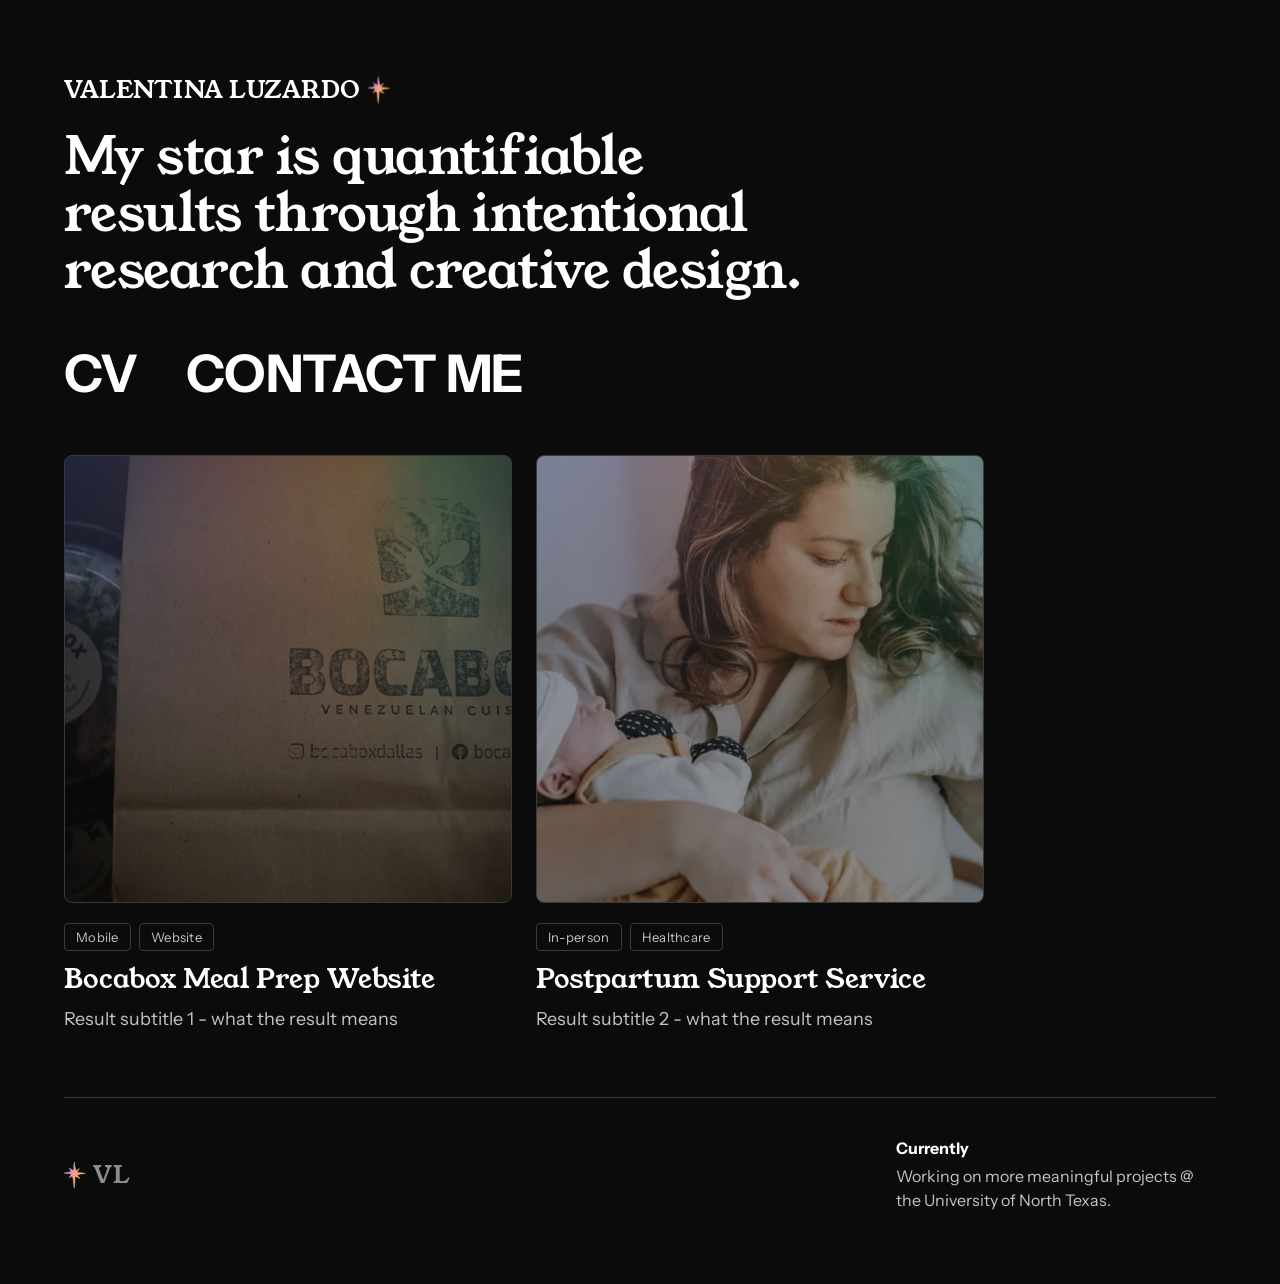
==== index.html @ d83ca787 "Footer: new description, gray Young Serif initials, vertically centered Co-Authored-By: Claude Sonne" ====
<!DOCTYPE html>
<html lang="en">
<head>
  <meta charset="UTF-8">
  <meta name="viewport" content="width=device-width, initial-scale=1.0">
  <title>Valentina Luzardo | UX Designer</title>
  <meta name="description" content="Portfolio of Valentina Luzardo, UX designer.">
  <script>
    // Plays the star animation on every page load, before the page first paints
    document.documentElement.classList.add('star-anim');
  </script>
  <link rel="preload" href="fonts/young-serif-latin-400-normal.woff2" as="font" type="font/woff2" crossorigin>
  <link rel="preload" href="fonts/instrument-sans-latin-700-normal.woff2" as="font" type="font/woff2" crossorigin>
  <link rel="stylesheet" href="styles.css">
</head>
<body>
  <a class="skip" href="#main">Skip to main content</a>


  <main id="main">
    <span id="top" tabindex="-1"></span>
    <section class="intro" aria-labelledby="h1">
      <h1 id="h1"><span class="name"><span class="name-text">Valentina Luzardo</span><svg class="star" viewBox="0 0 80.9 100" aria-hidden="true" focusable="false"><defs><linearGradient id="starGrad" x1="0" y1="0" x2="1" y2="1"><stop offset="0" stop-color="#778fe5"/><stop offset=".17" stop-color="#a499e8"/><stop offset=".34" stop-color="#d891b3"/><stop offset=".5" stop-color="#f8a482"/><stop offset=".67" stop-color="#fcb25b"/><stop offset=".84" stop-color="#61d493"/><stop offset="1" stop-color="#3fa397"/></linearGradient></defs><g class="dots"><circle class="dot d1" cx="40.45" cy="50" r="8" fill="url(#starGrad)"/><circle class="dot d2" cx="40.45" cy="50" r="8" fill="url(#starGrad)"/><circle class="dot d3" cx="40.45" cy="50" r="8" fill="url(#starGrad)"/></g><path class="star-grad" d="M39.4 0.0 L37.4 7.3 L36.4 15.4 L36.7 27.0 L35.9 29.7 L35.2 30.5 L33.3 30.5 L26.4 26.9 L22.6 23.8 L19.5 22.3 L19.7 23.3 L22.9 27.9 L24.5 31.6 L24.8 34.4 L23.8 35.7 L20.3 37.7 L16.2 38.9 L3.0 40.5 L0.0 41.6 L2.2 42.5 L6.7 43.2 L23.7 44.9 L25.9 46.0 L25.5 48.9 L20.2 58.6 L19.6 61.2 L21.1 60.6 L24.0 57.5 L27.6 55.3 L30.7 54.9 L32.1 56.6 L34.4 63.2 L35.4 70.0 L35.6 77.6 L36.9 90.7 L38.8 99.9 L39.3 99.4 L39.7 97.4 L39.8 88.4 L41.4 75.6 L41.6 58.1 L42.4 56.1 L43.0 55.6 L45.2 55.6 L60.7 62.1 L58.7 59.0 L50.9 51.8 L51.1 49.4 L54.6 48.0 L64.2 45.5 L76.0 44.4 L80.8 43.4 L80.5 43.0 L73.4 42.1 L68.9 41.0 L53.0 39.8 L50.6 39.0 L50.7 36.8 L57.1 27.1 L57.9 24.8 L57.1 24.5 L49.2 31.1 L48.0 31.7 L46.1 31.7 L45.7 31.4 L41.9 17.6 L40.5 8.2 L40.4 3.2Z" fill="url(#starGrad)" stroke="url(#starGrad)" stroke-width="1.5" stroke-linejoin="round"/></svg></span></h1>
      <p class="subtitle">My star is quantifiable results through intentional research and creative design.</p>
      <ul class="menu">
        <li><button class="menu-link" type="button" data-open="cv-dialog">CV<span class="arrow" aria-hidden="true"> →</span></button></li>
        <li><button class="menu-link" type="button" data-open="contact-dialog">CONTACT ME<span class="arrow" aria-hidden="true"> →</span></button></li>
        <li><a class="menu-link egg-link" href="playground.html">PLAYGROUND<span class="arrow" aria-hidden="true"> →</span></a></li>
      </ul>
    </section>

    <section class="projects" aria-label="Projects">
      <a class="project" href="#">
        <span class="sr-only">Project 1: </span>
        <div class="project-card" aria-hidden="true"><img src="images/project-1-bocabox-960.webp" srcset="images/project-1-bocabox-480.webp 480w, images/project-1-bocabox-960.webp 960w" sizes="(max-width: 760px) 100vw, 448px" width="960" height="960" alt="" decoding="async"></div>
        <ul class="tags" aria-label="Project keywords"><li>Mobile</li><li>Website</li></ul>
          <div class="result">Bocabox Meal Prep Website</div>
          <p class="result-sub">Result subtitle 1 - what the result means</p>
      </a>
      <a class="project" href="#">
        <span class="sr-only">Project 2: </span>
        <div class="project-card" aria-hidden="true"><img src="images/project-2-postpartum-960.webp" srcset="images/project-2-postpartum-480.webp 480w, images/project-2-postpartum-960.webp 960w" sizes="(max-width: 760px) 100vw, 448px" width="960" height="960" alt="" loading="lazy" decoding="async"></div>
        <ul class="tags" aria-label="Project keywords"><li>In-person</li><li>Healthcare</li></ul>
          <div class="result">Postpartum Support Service</div>
          <p class="result-sub">Result subtitle 2 - what the result means</p>
      </a>
    </section>

    <footer class="site-footer">
      <p class="footer-mark"><svg class="footer-star" viewBox="0 0 80.9 100" aria-hidden="true" focusable="false"><defs><linearGradient id="footStarGrad" x1="0" y1="0" x2="1" y2="1"><stop offset="0" stop-color="#778fe5"/><stop offset=".17" stop-color="#a499e8"/><stop offset=".34" stop-color="#d891b3"/><stop offset=".5" stop-color="#f8a482"/><stop offset=".67" stop-color="#fcb25b"/><stop offset=".84" stop-color="#61d493"/><stop offset="1" stop-color="#3fa397"/></linearGradient></defs><path  d="M39.4 0.0 L37.4 7.3 L36.4 15.4 L36.7 27.0 L35.9 29.7 L35.2 30.5 L33.3 30.5 L26.4 26.9 L22.6 23.8 L19.5 22.3 L19.7 23.3 L22.9 27.9 L24.5 31.6 L24.8 34.4 L23.8 35.7 L20.3 37.7 L16.2 38.9 L3.0 40.5 L0.0 41.6 L2.2 42.5 L6.7 43.2 L23.7 44.9 L25.9 46.0 L25.5 48.9 L20.2 58.6 L19.6 61.2 L21.1 60.6 L24.0 57.5 L27.6 55.3 L30.7 54.9 L32.1 56.6 L34.4 63.2 L35.4 70.0 L35.6 77.6 L36.9 90.7 L38.8 99.9 L39.3 99.4 L39.7 97.4 L39.8 88.4 L41.4 75.6 L41.6 58.1 L42.4 56.1 L43.0 55.6 L45.2 55.6 L60.7 62.1 L58.7 59.0 L50.9 51.8 L51.1 49.4 L54.6 48.0 L64.2 45.5 L76.0 44.4 L80.8 43.4 L80.5 43.0 L73.4 42.1 L68.9 41.0 L53.0 39.8 L50.6 39.0 L50.7 36.8 L57.1 27.1 L57.9 24.8 L57.1 24.5 L49.2 31.1 L48.0 31.7 L46.1 31.7 L45.7 31.4 L41.9 17.6 L40.5 8.2 L40.4 3.2Z" fill="url(#footStarGrad)" stroke="url(#footStarGrad)" stroke-width="1.5" stroke-linejoin="round"/></svg><span>VL</span></p>
      <div class="footer-note">
        <h2>Currently</h2>
        <p>Working on more meaningful projects @ the University of North Texas.</p>
      </div>
    </footer>

  </main>

  <!-- Back to top: small arrow, bottom right; appears after scrolling down -->
  <button class="to-top-btn" id="to-top-btn" type="button" aria-label="Back to top">
    <svg viewBox="0 0 24 24" fill="none" stroke="currentColor" stroke-width="1.5" stroke-linecap="round" stroke-linejoin="round" aria-hidden="true" focusable="false"><path d="M12 21V4M5.5 10.5 12 4l6.5 6.5"/></svg>
  </button>

  <!-- Contact pop-up -->
  <dialog id="contact-dialog" aria-labelledby="contact-title">
    <div class="dialog-head">
      <h2 id="contact-title">Ready to connect.</h2>
      <button class="btn" type="button" data-close>Back</button>
    </div>
    <ul class="contact-list">
      <li>
        <a href="mailto:valentinaluzardoprieto@gmail.com">
          <svg class="icon" viewBox="0 0 24 24" fill="none" stroke="currentColor" stroke-width="1.8" stroke-linecap="round" stroke-linejoin="round" aria-hidden="true"><rect x="3" y="5" width="18" height="14" rx="2"/><path d="m3 7 9 6 9-6"/></svg>
          <span class="row-text"><span class="label">Email</span><span class="value">valentinaluzardoprieto@<wbr>gmail.com</span></span>
        </a>
      </li>
      <li>
        <a href="https://www.linkedin.com/in/valentinaluzardo/" target="_blank" rel="noopener">
          <svg class="icon" viewBox="0 0 24 24" fill="none" stroke="currentColor" stroke-width="1.8" stroke-linecap="round" stroke-linejoin="round" aria-hidden="true"><circle cx="12" cy="8" r="4"/><path d="M4 21c0-4.4 3.6-7 8-7s8 2.6 8 7"/></svg>
          <span class="row-text"><span class="label">LinkedIn</span><span class="value">linkedin.com/in/<wbr>valentinaluzardo</span></span>
        </a>
      </li>
    </ul>
  </dialog>

  <!-- CV pop-up -->
  <dialog id="cv-dialog" aria-label="CV">
    <div class="dialog-head end">
      <button class="btn" type="button" data-close>Back</button>
    </div>
    <div class="cv-preview" role="img" aria-label="Preview of Valentina Luzardo's CV">
      <div class="line title"></div><div class="line short"></div>
      <div class="line"></div><div class="line mid"></div><div class="line"></div>
      <div class="line short"></div><div class="line"></div><div class="line mid"></div>
      <div class="line"></div><div class="line short"></div><div class="line"></div>
    </div>
    <p class="cv-note">Preview of Valentina Luzardo's CV.</p>
    <a class="menu-link" href="cv.pdf" download>DOWNLOAD CV<span class="arrow show" aria-hidden="true"><svg class="thin-arrow" viewBox="0 0 24 24" fill="none" stroke="currentColor" stroke-width="1.5" stroke-linecap="round" stroke-linejoin="round" focusable="false"><path d="M12 3v17M5.5 13.5 12 20l6.5-6.5"/></svg></span></a>
  </dialog>

  <script>
    // Opens a pop-up and adds a browser "history" step, so the
    // browser's own back arrow closes the pop-up smoothly instead of leaving the site.
    const dialogs = document.querySelectorAll('dialog');
    let lastTrigger = null;

    function openDialog(id, trigger) {
      const d = document.getElementById(id);
      if (!d || d.open) return;
      lastTrigger = trigger || lastTrigger;
      d.showModal();
      history.pushState({ dialog: id }, '');
    }
    function closeAll() {
      dialogs.forEach(d => d.open && d.close());
      if (lastTrigger) lastTrigger.focus();
    }

    document.querySelectorAll('[data-open]').forEach(b =>
      b.addEventListener('click', () => openDialog(b.dataset.open, b)));

    document.querySelectorAll('[data-close]').forEach(b =>
      b.addEventListener('click', () => {
        if (history.state && history.state.dialog) history.back(); else closeAll();
      }));

    // Browser back arrow closes the pop-up
    window.addEventListener('popstate', closeAll);

    // Esc key or clicking the dark area also closes it
    dialogs.forEach(d => {
      d.addEventListener('cancel', e => {
        e.preventDefault();
        if (history.state && history.state.dialog) history.back(); else closeAll();
      });
      d.addEventListener('click', e => {
        if (e.target === d) { if (history.state && history.state.dialog) history.back(); else closeAll(); }
      });
    });

    // Back to top arrow: shows after scrolling down; jumps to the top and moves keyboard focus there.
    (function () {
      const btn = document.getElementById('to-top-btn');
      const top = document.getElementById('top');
      if (!btn) return;
      const update = () => btn.classList.toggle('visible', window.scrollY > 120);
      window.addEventListener('scroll', update, { passive: true });
      update();
      btn.addEventListener('click', () => {
        const calm = window.matchMedia('(prefers-reduced-motion: reduce)').matches;
        window.scrollTo({ top: 0, behavior: calm ? 'auto' : 'smooth' });
        if (top) top.focus({ preventScroll: true });
      });
    })();

    // Playground easter egg.
    // Desktop: appears when the mouse touches its spot (1.5 s fade-in, 0.5 s visible, 1 s fade-out).
    // Phones (no hover): appears by itself every 20 s (1.5 s fade-in, 3 s visible, 1 s fade-out).
    // Keyboard focus keeps it visible while selected.
    (function () {
      const egg = document.querySelector('.egg-link');
      if (!egg) return;
      const noHover = window.matchMedia('(hover: none), (max-width: 760px)');
      let timer;
      const show = (holdMs) => { egg.classList.add('shown'); clearTimeout(timer); timer = setTimeout(hide, 1500 + holdMs); };
      const hide = () => { clearTimeout(timer); egg.classList.remove('shown'); };
      egg.addEventListener('mouseenter', () => show(500));
      egg.addEventListener('focus', () => { egg.classList.add('shown'); clearTimeout(timer); });
      egg.addEventListener('blur', hide);
      setInterval(() => {
        if (noHover.matches && !document.hidden && document.activeElement !== egg) show(3000);
      }, 20000);
    })();
  </script>
</body>
</html>
---- styles.css ----
/* ---------- Brand typefaces (free, open license; files are stored in the /fonts folder) ---------- */
@font-face {
  font-family: "Young Serif"; font-style: normal; font-weight: 400; font-display: swap;
  src: url("fonts/young-serif-latin-400-normal.woff2") format("woff2");
}
@font-face {
  font-family: "Instrument Sans"; font-style: normal; font-weight: 400; font-display: swap;
  src: url("fonts/instrument-sans-latin-400-normal.woff2") format("woff2");
}
@font-face {
  font-family: "Instrument Sans"; font-style: normal; font-weight: 700; font-display: swap;
  src: url("fonts/instrument-sans-latin-700-normal.woff2") format("woff2");
}

:root {
  --bg: #0b0b0b;
  --panel: #161616;
  --text: #ffffff;
  --muted: #c4c4c4;      /* readable gray on black */
  --line: #3a3a3a;
  --focus: #ffd84d;      /* bright outline for keyboard users */
  --fade: 250ms;
  --font-serif: "Young Serif", Georgia, "Times New Roman", serif;
  --font-sans: "Instrument Sans", system-ui, -apple-system, "Segoe UI", Roboto, Arial, sans-serif;
}
* { box-sizing: border-box; }
html { scroll-behavior: smooth; }
body {
  margin: 0; background: var(--bg); color: var(--text);
  font-family: system-ui, -apple-system, "Segoe UI", Roboto, Arial, sans-serif;
  line-height: 1.5; font-size: 1.125rem;
}
a, button { color: inherit; font: inherit; }
:focus-visible { outline: 3px solid var(--focus); outline-offset: 3px; }

.skip {
  position: absolute; left: 1rem; top: -4rem; background: var(--focus);
  color: #000; padding: .75rem 1rem; z-index: 50; font-weight: 600;
}
.skip:focus { top: 1rem; }

.btn {
  min-height: 44px; min-width: 44px; padding: .5rem 1.25rem;
  background: transparent; border: 2px solid var(--text); border-radius: 999px;
  cursor: pointer; text-decoration: none; display: inline-flex; align-items: center; justify-content: center;
  transition: background var(--fade), color var(--fade);
}
.btn:hover { background: var(--text); color: #000; }
.btn.solid { background: var(--text); color: #000; font-weight: 600; }
.btn.solid:hover { background: var(--muted); }

/* ---------- Intro ---------- */
main { padding: 0 clamp(1.25rem, 5vw, 4rem); }
.intro { display: flex; flex-direction: column; justify-content: flex-start; padding: 4.5rem 0 3rem; }
h1 { font-family: var(--font-serif); font-size: clamp(1.25rem, 2.2vw, 1.5rem); font-weight: 400; margin: 0 0 1.25rem; letter-spacing: .01em; }
.subtitle { font-family: var(--font-serif); font-size: clamp(1.75rem, 4.2vw, 3.25rem); font-weight: 400; line-height: 1.1; letter-spacing: -.01em; max-width: 24ch; margin: 0 0 2.5rem; }
.menu { display: flex; gap: .5rem 3rem; flex-wrap: wrap; padding: 0; margin: 0; list-style: none; }
.menu-link {
  background: none; border: 0; padding: .25rem 0; min-height: 44px; cursor: pointer;
  display: inline-block; text-decoration-line: underline; line-height: 1.15; font-family: var(--font-sans);
  font-size: clamp(1.75rem, 4.2vw, 3.25rem); font-weight: 700; letter-spacing: -.01em;
  text-decoration-color: transparent; text-decoration-thickness: 1px; text-underline-offset: .2em;
  transition: text-decoration-color var(--fade);
}
.menu-link:hover { text-decoration-color: currentColor; }
.arrow { display: none; }

/* ---------- Projects ---------- */
.projects { display: grid; grid-template-columns: repeat(2, minmax(0, 28rem)); gap: 2.5rem 1.5rem; padding-bottom: 4rem; }
.project { display: flex; flex-direction: column; gap: 0.75rem; text-decoration: none; }
.project-card {
  position: relative; overflow: hidden; aspect-ratio: 1 / 1;
  background: var(--panel); border: 1px solid var(--line); border-radius: 8px;
  transition: border-color var(--fade);
}
.project-card img { position: absolute; inset: 0; width: 100%; height: 100%; object-fit: cover; display: block; opacity: .55; transition: opacity var(--fade); }
.project:hover .project-card img, .project:focus-visible .project-card img { opacity: 1; }
.project:hover .project-card { border-color: var(--text); }
.project-card::before {
  content: ""; position: absolute; z-index: 1; top: 0; left: 0; right: 0; height: 75%; pointer-events: none;
  background: linear-gradient(90deg, #778fe5, #a499e8, #d891b3, #f8a482, #fcb25b, #61d493, #3fa397);
  opacity: .22;
  -webkit-mask-image: linear-gradient(180deg, #000 0%, transparent 100%);
  mask-image: linear-gradient(180deg, #000 0%, transparent 100%);
}
.sr-only { position: absolute; width: 1px; height: 1px; margin: -1px; padding: 0; overflow: hidden; clip: rect(0, 0, 0, 0); white-space: nowrap; border: 0; }
.tags { list-style: none; margin: 0.5rem 0 0; padding: 0; display: flex; flex-wrap: wrap; gap: 0.5rem; }
.tags li { font-family: var(--font-sans); font-weight: 400; font-size: 0.8125rem; line-height: 1; letter-spacing: 0.02em; color: var(--muted); padding: 0.4rem 0.7rem; border: 1px solid var(--line); border-radius: 4px; }
.result-sub { margin: 0; font-family: var(--font-sans); font-weight: 400; font-size: clamp(1rem, 1.5vw, 1.125rem); line-height: 1.4; color: var(--muted); }
.result { font-family: var(--font-serif); font-size: clamp(1.5rem, 2.1vw, 1.9rem); font-weight: 400; line-height: 1.2; text-align: left; }


/* ---------- Pop-ups ---------- */
dialog {
  width: min(92vw, 40rem); max-height: 90vh; overflow: auto;
  background: var(--panel); color: var(--text);
  border: 1px solid var(--line); border-radius: 24px; padding: 1.75rem;
  opacity: 0; transform: translateY(8px);
  transition: opacity var(--fade), transform var(--fade), overlay var(--fade) allow-discrete, display var(--fade) allow-discrete;
}
dialog[open] { opacity: 1; transform: none; }
@starting-style { dialog[open] { opacity: 0; transform: translateY(8px); } }
dialog::backdrop { background: rgba(0,0,0,.75); }
.dialog-head { display: flex; justify-content: space-between; align-items: center; margin-bottom: 1.25rem; }
.dialog-head.end { justify-content: flex-end; }
.dialog-head h2 { margin: 0; font-size: clamp(1.75rem, 5vw, 2.25rem); }

.contact-list { list-style: none; margin: 0; padding: 0; }
.contact-list li { border-top: 1px solid var(--line); }
.contact-list a {
  display: flex; gap: 1rem; padding: 1.25rem 0; min-height: 72px;
  text-decoration: none; align-items: center;
}
.contact-list a:hover .value { text-decoration: underline; text-decoration-thickness: 1px; text-underline-offset: .2em; }
.contact-list .icon { flex: none; width: 2rem; height: 2rem; }
.contact-list .row-text { display: flex; flex-direction: column; min-width: 0; }
.contact-list .label { color: var(--muted); font-size: 1.125rem; font-weight: 600; }
.contact-list .value { font-size: clamp(1.35rem, 5vw, 1.75rem); font-weight: 700; line-height: 1.25; }

.cv-preview {
  background: #fff; color: #111; border-radius: 8px; padding: 1.5rem; margin-bottom: 1.25rem;
  aspect-ratio: 8.5 / 11; max-height: 50vh; overflow: hidden;
}
.cv-preview .line { height: .6rem; background: #d0d0d0; border-radius: 3px; margin: .6rem 0; }
.cv-preview .line.short { width: 40%; }
.cv-preview .line.mid { width: 70%; }
.cv-preview .line.title { height: 1.2rem; width: 55%; background: #333; }
.cv-note { color: var(--muted); font-size: 1rem; margin: 0 0 1.25rem; }

/* ---------- Phone layout ---------- */
@media (max-width: 760px) {
  .projects { grid-template-columns: minmax(0, 28rem); }
  .menu { flex-direction: column; gap: .25rem; }
  .menu-link { min-height: 56px; padding: .5rem 0; font-size: clamp(1.625rem, 7.5vw, 2.125rem); }
  .arrow { display: inline; }
  .project-card { aspect-ratio: 1 / 1; }
  .result { font-size: min(6.15vw, 2.25rem); }
  .intro { padding: 3.25rem 0 1.5rem; }
  .subtitle { font-size: clamp(1.5rem, 7vw, 2rem); margin-bottom: 1.5rem; }
  h1 { margin-bottom: 1rem; }
}

/* ---------- Respect reduced-motion settings ---------- */
@media (prefers-reduced-motion: reduce) {
  html { scroll-behavior: auto; }
  * { transition: none !important; animation: none !important; }
}

/* ---------- Page-to-page fade (also used by the browser's back arrow) ---------- */
@view-transition { navigation: auto; }
::view-transition-old(root) { animation: fade-out var(--fade) ease both; }
::view-transition-new(root) { animation: fade-in var(--fade) ease both; }
@keyframes fade-out { to { opacity: 0; } }
@keyframes fade-in { from { opacity: 0; } }
@media (prefers-reduced-motion: reduce) {
  ::view-transition-group(*), ::view-transition-old(*), ::view-transition-new(*) { animation: none !important; }
}

/* ---------- Playground page ---------- */
.page-top { padding: 1.25rem clamp(1.25rem, 5vw, 4rem) 0; }
.page-head { padding: 3rem 0 2rem; }
.page-head h1 { font-family: inherit; font-weight: 700; font-size: clamp(2.25rem, 6.5vw, 5rem); line-height: 1.1; letter-spacing: -.01em; margin: 0 0 1rem; }
.page-head p { font-size: clamp(1.125rem, 2.2vw, 1.5rem); color: var(--muted); max-width: 40ch; margin: 0; }
.playground-grid { display: grid; grid-template-columns: repeat(3, 1fr); gap: 1.5rem; padding: 0 0 4rem; list-style: none; margin: 0; }
.tile {
  display: flex; flex-direction: column; justify-content: flex-end; gap: .5rem; min-height: 16rem;
  background: var(--panel); border: 1px solid var(--line); border-radius: 20px; padding: 1.5rem;
}
.tile h2 { margin: 0; font-size: 1.5rem; }
.tile p { margin: 0; color: var(--muted); }
@media (max-width: 760px) { .playground-grid { grid-template-columns: 1fr; } .tile { min-height: 12rem; } }

/* ---------- Playground easter egg ---------- */
.menu { align-items: center; }
.menu-link.egg-link {
  color: transparent; text-decoration: none;
  background-image: linear-gradient(90deg,
    #778fe5 0%, #a499e8 8%, #d891b3 16%, #f8a482 24%, #fcb25b 32%, #61d493 40%, #3fa397 48%,
    #778fe5 50%, #778fe5 100%);
  background-size: 200% 100%; background-position: 100% 50%;
  -webkit-background-clip: text; background-clip: text;
  opacity: 0; filter: blur(8px);
  transition: opacity 1s ease, filter 1s ease, background-position 1s ease;
}
.menu-link.egg-link.shown {
  opacity: 1; filter: none; background-position: 0% 50%;
  transition: opacity 1.5s ease-out, filter 1.5s ease-out, background-position 1.5s ease-out;
}
.menu-link.egg-link:focus-visible { opacity: 1; filter: none; background-position: 0% 50%; }
.menu-link.egg-link .arrow { display: none; }
.arrow.show { display: inline; }

/* Phones keep the same small size */
@media (hover: none), (max-width: 760px) {
  .menu-link.egg-link { font-size: 1.17rem; min-height: 44px; letter-spacing: 0; }
}
@media (max-width: 760px) {
  .menu { align-items: flex-start; }
}

/* ---------- Name + star ---------- */
.name { position: relative; display: inline-block; }
.name-text { display: inline-block; text-transform: uppercase; }
.star { position: absolute; top: 50%; left: calc(100% + .35em); width: .89em; height: 1.1em; transform: translateY(-50%); overflow: visible; }
.thin-arrow { width: .8em; height: .8em; margin-left: .25em; vertical-align: -.05em; }

/* On every load.
   Name: comes into focus and fades in with the gradient gliding through the letters (the same
   effect as the Playground link), then settles to plain white.
   Star: three dots pop in beside the name, spin in toward each other, merge, and burst into the star. */
.dot { opacity: 0; transform-box: fill-box; transform-origin: center; }
.dots { transform-origin: 40.45px 50px; }
.star-grad { transform-box: fill-box; transform-origin: center; }

html.star-anim .name-text {
  color: transparent;
  background-image: linear-gradient(90deg, #ffffff 0.0%, #ffffff 34.0%, #f5f7fd 35.3%, #dce2f8 36.7%, #bbc7f2 38.0%, #9aacec 39.3%, #8197e7 40.7%, #778fe5 42.0%, #a499e8 44.7%, #d891b3 47.3%, #f8a482 50.0%, #fcb25b 52.7%, #61d493 55.3%, #3fa397 58.0%, #4daa9f 59.3%, #71bbb2 60.7%, #9fd1cb 62.0%, #cde7e4 63.3%, #f1f8f7 64.7%, #ffffff 66.0%, #ffffff 100.0%);
  background-size: 300% 100%; background-position: 0% 0;
  -webkit-background-clip: text; background-clip: text;
  animation: name-in 1.5s ease-out both;
}
@keyframes name-in {
  from { opacity: 0; filter: blur(8px); background-position: 100% 0; }
  to { opacity: 1; filter: blur(0); background-position: 0% 0; }
}

html.star-anim .dots { animation: dots-spin .85s ease-in-out .35s both; }
html.star-anim .d1 { animation: dot-1 .85s ease-in-out .35s both; }
html.star-anim .d2 { animation: dot-2 .85s ease-in-out .35s both; }
html.star-anim .d3 { animation: dot-3 .85s ease-in-out .35s both; }
@keyframes dots-spin { 0%, 41% { transform: rotate(0deg); } 88%, 100% { transform: rotate(-150deg); } }
@keyframes dot-1 {
  0% { transform: translate(0px, -24px) scale(0); opacity: 0; }
  14% { transform: translate(0px, -24px) scale(1.2); opacity: 1; }
  23.5%, 41% { transform: translate(0px, -24px) scale(1); opacity: 1; }
  88% { transform: translate(0px, -5px) scale(1); opacity: 1; }
  100% { transform: translate(0px, -3px) scale(.5); opacity: 0; }
}
@keyframes dot-2 {
  0% { transform: translate(-20.8px, 12px) scale(0); opacity: 0; }
  14% { transform: translate(-20.8px, 12px) scale(1.2); opacity: 1; }
  23.5%, 41% { transform: translate(-20.8px, 12px) scale(1); opacity: 1; }
  88% { transform: translate(-4.3px, 2.5px) scale(1); opacity: 1; }
  100% { transform: translate(-2.6px, 1.5px) scale(.5); opacity: 0; }
}
@keyframes dot-3 {
  0% { transform: translate(20.8px, 12px) scale(0); opacity: 0; }
  14% { transform: translate(20.8px, 12px) scale(1.2); opacity: 1; }
  23.5%, 41% { transform: translate(20.8px, 12px) scale(1); opacity: 1; }
  88% { transform: translate(4.3px, 2.5px) scale(1); opacity: 1; }
  100% { transform: translate(2.6px, 1.5px) scale(.5); opacity: 0; }
}

html.star-anim .star-grad { animation: star-pop .45s cubic-bezier(.2, .8, .2, 1) 1.05s both; }
html.star-anim .star { animation: star-shimmer .7s ease-out 1.05s both; }
@keyframes star-pop {
  0% { opacity: 0; transform: scale(.3) rotate(-20deg); }
  45% { opacity: 1; transform: scale(1.2) rotate(6deg); }
  100% { opacity: 1; transform: scale(1) rotate(0deg); }
}
@keyframes star-shimmer {
  0% { filter: drop-shadow(0 0 0 rgba(255, 255, 255, 0)); }
  35% { filter: drop-shadow(0 0 7px rgba(255, 255, 255, .85)) brightness(1.5); }
  100% { filter: drop-shadow(0 0 0 rgba(255, 255, 255, 0)); }
}

/* ---------- Back to top arrow ---------- */
#top:focus { outline: none; }
.to-top-btn {
  position: fixed; z-index: 20;
  right: max(16px, env(safe-area-inset-right, 0px)); bottom: max(16px, env(safe-area-inset-bottom, 0px));
  width: 48px; height: 48px; padding: 0; display: grid; place-items: center;
  background: var(--bg); color: var(--text); border: 1.5px solid var(--text); border-radius: 50%; cursor: pointer;
  opacity: 0; visibility: hidden; transform: translateY(8px);
  transition: opacity var(--fade), transform var(--fade), visibility 0s linear var(--fade), background var(--fade), color var(--fade);
}
.to-top-btn.visible { opacity: 1; visibility: visible; transform: none; transition-delay: 0s; }
.to-top-btn:hover { background: var(--text); color: #000; }
.to-top-btn svg { width: 22px; height: 22px; }

/* ---------- Footer ---------- */
.site-footer { display: flex; justify-content: space-between; align-items: center; gap: 2rem; border-top: 1px solid var(--line); padding: 2.5rem 0 4.5rem; }
.footer-mark { margin: 0; display: flex; align-items: center; gap: .5rem; font-family: var(--font-serif); font-weight: 400; font-size: 1.5rem; line-height: 1; letter-spacing: .02em; color: #8c8c8c; }
.footer-star { width: .89em; height: 1.1em; overflow: visible; flex: none; }
.footer-note { max-width: 20rem; font-family: var(--font-sans); font-weight: 400; font-size: 1rem; line-height: 1.5; color: var(--muted); }
.footer-note h2 { margin: 0 0 .35rem; font-family: var(--font-sans); font-weight: 700; font-size: 1rem; line-height: 1.3; color: var(--text); }
.footer-note p { margin: 0; }
@media (max-width: 760px) {
  .site-footer { gap: 1.25rem; padding: 2rem 0 5rem; }
  .footer-mark { font-size: 1.25rem; }
  .footer-note { max-width: 14rem; }
}
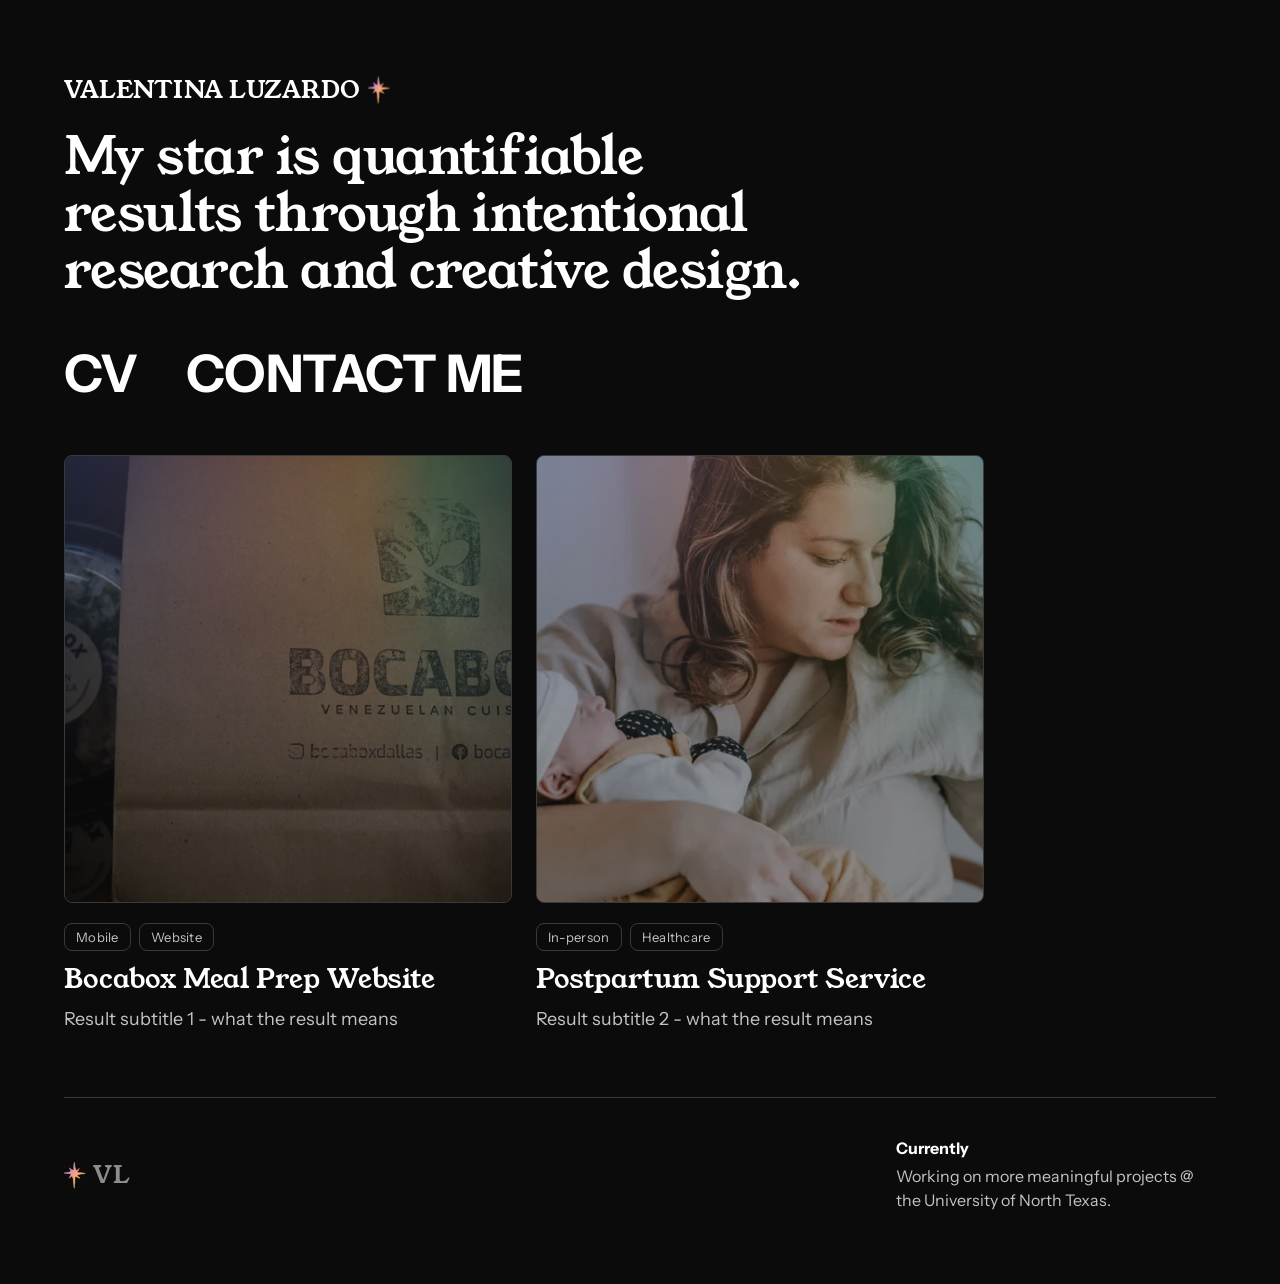
==== commit 72721500: "Unify Back buttons, 8px corners everywhere, add small Back to home link on project pages Co-Authored" ====
--- a/index.html
+++ b/index.html
@@ -30,14 +30,14 @@
     </section>
 
     <section class="projects" aria-label="Projects">
-      <a class="project" href="#">
+      <a class="project" href="project-1.html">
         <span class="sr-only">Project 1: </span>
         <div class="project-card" aria-hidden="true"><img src="images/project-1-bocabox-960.webp" srcset="images/project-1-bocabox-480.webp 480w, images/project-1-bocabox-960.webp 960w" sizes="(max-width: 760px) 100vw, 448px" width="960" height="960" alt="" decoding="async"></div>
         <ul class="tags" aria-label="Project keywords"><li>Mobile</li><li>Website</li></ul>
           <div class="result">Bocabox Meal Prep Website</div>
           <p class="result-sub">Result subtitle 1 - what the result means</p>
       </a>
-      <a class="project" href="#">
+      <a class="project" href="project-2.html">
         <span class="sr-only">Project 2: </span>
         <div class="project-card" aria-hidden="true"><img src="images/project-2-postpartum-960.webp" srcset="images/project-2-postpartum-480.webp 480w, images/project-2-postpartum-960.webp 960w" sizes="(max-width: 760px) 100vw, 448px" width="960" height="960" alt="" loading="lazy" decoding="async"></div>
         <ul class="tags" aria-label="Project keywords"><li>In-person</li><li>Healthcare</li></ul>
@@ -47,7 +47,7 @@
     </section>
 
     <footer class="site-footer">
-      <p class="footer-mark"><svg class="footer-star" viewBox="0 0 80.9 100" aria-hidden="true" focusable="false"><defs><linearGradient id="footStarGrad" x1="0" y1="0" x2="1" y2="1"><stop offset="0" stop-color="#778fe5"/><stop offset=".17" stop-color="#a499e8"/><stop offset=".34" stop-color="#d891b3"/><stop offset=".5" stop-color="#f8a482"/><stop offset=".67" stop-color="#fcb25b"/><stop offset=".84" stop-color="#61d493"/><stop offset="1" stop-color="#3fa397"/></linearGradient></defs><path  d="M39.4 0.0 L37.4 7.3 L36.4 15.4 L36.7 27.0 L35.9 29.7 L35.2 30.5 L33.3 30.5 L26.4 26.9 L22.6 23.8 L19.5 22.3 L19.7 23.3 L22.9 27.9 L24.5 31.6 L24.8 34.4 L23.8 35.7 L20.3 37.7 L16.2 38.9 L3.0 40.5 L0.0 41.6 L2.2 42.5 L6.7 43.2 L23.7 44.9 L25.9 46.0 L25.5 48.9 L20.2 58.6 L19.6 61.2 L21.1 60.6 L24.0 57.5 L27.6 55.3 L30.7 54.9 L32.1 56.6 L34.4 63.2 L35.4 70.0 L35.6 77.6 L36.9 90.7 L38.8 99.9 L39.3 99.4 L39.7 97.4 L39.8 88.4 L41.4 75.6 L41.6 58.1 L42.4 56.1 L43.0 55.6 L45.2 55.6 L60.7 62.1 L58.7 59.0 L50.9 51.8 L51.1 49.4 L54.6 48.0 L64.2 45.5 L76.0 44.4 L80.8 43.4 L80.5 43.0 L73.4 42.1 L68.9 41.0 L53.0 39.8 L50.6 39.0 L50.7 36.8 L57.1 27.1 L57.9 24.8 L57.1 24.5 L49.2 31.1 L48.0 31.7 L46.1 31.7 L45.7 31.4 L41.9 17.6 L40.5 8.2 L40.4 3.2Z" fill="url(#footStarGrad)" stroke="url(#footStarGrad)" stroke-width="1.5" stroke-linejoin="round"/></svg><span>VL</span></p>
+      <div class="footer-mark" id="footer-mark"><svg class="footer-star" viewBox="0 0 80.9 100" aria-hidden="true" focusable="false"><defs><linearGradient id="footStarGrad" x1="0" y1="0" x2="1" y2="1"><stop offset="0" stop-color="#778fe5"/><stop offset=".17" stop-color="#a499e8"/><stop offset=".34" stop-color="#d891b3"/><stop offset=".5" stop-color="#f8a482"/><stop offset=".67" stop-color="#fcb25b"/><stop offset=".84" stop-color="#61d493"/><stop offset="1" stop-color="#3fa397"/></linearGradient></defs><path  d="M39.4 0.0 L37.4 7.3 L36.4 15.4 L36.7 27.0 L35.9 29.7 L35.2 30.5 L33.3 30.5 L26.4 26.9 L22.6 23.8 L19.5 22.3 L19.7 23.3 L22.9 27.9 L24.5 31.6 L24.8 34.4 L23.8 35.7 L20.3 37.7 L16.2 38.9 L3.0 40.5 L0.0 41.6 L2.2 42.5 L6.7 43.2 L23.7 44.9 L25.9 46.0 L25.5 48.9 L20.2 58.6 L19.6 61.2 L21.1 60.6 L24.0 57.5 L27.6 55.3 L30.7 54.9 L32.1 56.6 L34.4 63.2 L35.4 70.0 L35.6 77.6 L36.9 90.7 L38.8 99.9 L39.3 99.4 L39.7 97.4 L39.8 88.4 L41.4 75.6 L41.6 58.1 L42.4 56.1 L43.0 55.6 L45.2 55.6 L60.7 62.1 L58.7 59.0 L50.9 51.8 L51.1 49.4 L54.6 48.0 L64.2 45.5 L76.0 44.4 L80.8 43.4 L80.5 43.0 L73.4 42.1 L68.9 41.0 L53.0 39.8 L50.6 39.0 L50.7 36.8 L57.1 27.1 L57.9 24.8 L57.1 24.5 L49.2 31.1 L48.0 31.7 L46.1 31.7 L45.7 31.4 L41.9 17.6 L40.5 8.2 L40.4 3.2Z" fill="url(#footStarGrad)" stroke="url(#footStarGrad)" stroke-width="1.5" stroke-linejoin="round"/></svg><span>VL</span></div>
       <div class="footer-note">
         <h2>Currently</h2>
         <p>Working on more meaningful projects @ the University of North Texas.</p>
@@ -65,7 +65,7 @@
   <dialog id="contact-dialog" aria-labelledby="contact-title">
     <div class="dialog-head">
       <h2 id="contact-title">Ready to connect.</h2>
-      <button class="btn" type="button" data-close>Back</button>
+      <button class="btn" type="button" data-close>← Back</button>
     </div>
     <ul class="contact-list">
       <li>
@@ -86,7 +86,7 @@
   <!-- CV pop-up -->
   <dialog id="cv-dialog" aria-label="CV">
     <div class="dialog-head end">
-      <button class="btn" type="button" data-close>Back</button>
+      <button class="btn" type="button" data-close>← Back</button>
     </div>
     <div class="cv-preview" role="img" aria-label="Preview of Valentina Luzardo's CV">
       <div class="line title"></div><div class="line short"></div>
@@ -137,6 +137,147 @@
         if (e.target === d) { if (history.state && history.state.dialog) history.back(); else closeAll(); }
       });
     });
+
+
+    // Footer star (desktop only): click or press Enter/Space on the initials and the star flies up the
+    // empty right-hand side of the page, behind the content, and lands on the star beside the name.
+    (function () {
+      const mark = document.getElementById('footer-mark');
+      const heroStar = document.querySelector('.name .star');
+      const footStar = mark && mark.querySelector('.footer-star');
+      if (!mark || !heroStar || !footStar) return;
+      const desktop = window.matchMedia('(min-width: 761px) and (hover: hover)');
+      const calm = window.matchMedia('(prefers-reduced-motion: reduce)');
+      const COLORS = ['#778fe5', '#a499e8', '#d891b3', '#f8a482', '#fcb25b', '#61d493', '#3fa397'];
+      let flying = false;
+
+      function arm() {
+        if (desktop.matches) {
+          mark.setAttribute('role', 'button');
+          mark.setAttribute('tabindex', '0');
+          mark.setAttribute('aria-label', 'Send the star back to the top of the page');
+        } else {
+          mark.removeAttribute('role'); mark.removeAttribute('tabindex'); mark.removeAttribute('aria-label');
+        }
+      }
+      arm();
+      desktop.addEventListener('change', arm);
+
+      const ease = t => t < .5 ? 4 * t * t * t : 1 - Math.pow(-2 * t + 2, 3) / 2;
+      const bez = (a, b, c, d, t) => { const u = 1 - t; return u*u*u*a + 3*u*u*t*b + 3*u*t*t*c + t*t*t*d; };
+      const center = el => { const r = el.getBoundingClientRect(); return { x: r.left + r.width / 2, y: r.top + r.height / 2, h: r.height }; };
+
+      function land(x, y) {
+        const glow = document.createElement('div');
+        glow.setAttribute('aria-hidden', 'true');
+        glow.style.cssText = 'position:fixed;z-index:5;pointer-events:none;width:110px;height:110px;border-radius:50%;' +
+          'left:' + (x - 55) + 'px;top:' + (y - 55) + 'px;mix-blend-mode:screen;' +
+          'background:radial-gradient(circle, rgba(255,240,215,.95) 0, rgba(248,164,130,.5) 28%, rgba(119,143,229,.18) 52%, transparent 70%);';
+        document.body.appendChild(glow);
+        glow.animate([{ transform: 'scale(.2)', opacity: 0 }, { transform: 'scale(1)', opacity: 1, offset: .35 }, { transform: 'scale(1.4)', opacity: 0 }],
+          { duration: 800, easing: 'ease-out' }).onfinish = () => glow.remove();
+        heroStar.animate([{ filter: 'brightness(1)' }, { filter: 'brightness(2.6) drop-shadow(0 0 6px rgba(255,230,200,.9))', offset: .3 }, { filter: 'brightness(1)' }],
+          { duration: 800, easing: 'ease-out' });
+      }
+
+      function fly() {
+        if (flying || !desktop.matches) return;
+        const top = document.getElementById('top');
+        if (calm.matches) { window.scrollTo({ top: 0, behavior: 'instant' }); if (top) top.focus({ preventScroll: true }); return; }
+        flying = true;
+        const W = window.innerWidth, H = window.innerHeight;
+        const y0 = window.scrollY;
+        const s = center(footStar);
+        const targetDocY = center(heroStar).y + y0;
+        const targetX = center(heroStar).x;
+        // The flying star is a copy of the footer star, drawn behind the page content.
+        const fl = footStar.cloneNode(true);
+        fl.querySelectorAll('[id]').forEach(n => n.removeAttribute('id'));
+        const gid = 'flyGrad';
+        const grad = fl.querySelector('linearGradient'); if (grad) grad.id = gid;
+        fl.querySelectorAll('[fill]').forEach(n => { if (/url\(#/.test(n.getAttribute('fill'))) n.setAttribute('fill', 'url(#' + gid + ')'); });
+        const size = s.h;
+        fl.style.cssText = 'position:fixed;z-index:-1;pointer-events:none;overflow:visible;width:' + (size * .81) + 'px;height:' + size + 'px;left:0;top:0;will-change:transform;';
+        document.body.appendChild(fl);
+        footStar.style.opacity = '0';
+        // Fine, temporary trace: a few hair-thin strands that drift apart and fade, gone before the landing.
+        const cv = document.createElement('canvas');
+        const dpr = Math.min(window.devicePixelRatio || 1, 2);
+        cv.width = W * dpr; cv.height = H * dpr;
+        cv.style.cssText = 'position:fixed;left:0;top:0;width:' + W + 'px;height:' + H + 'px;z-index:-1;pointer-events:none;';
+        cv.setAttribute('aria-hidden', 'true');
+        document.body.appendChild(cv);
+        const g2 = cv.getContext('2d'); g2.scale(dpr, dpr); g2.lineCap = 'round';
+        const hist = [], LIFE = 900;
+        const rgb = hex => [1, 3, 5].map(i => parseInt(hex.substr(i, 2), 16));
+        const palette = pos => { const f = pos * (COLORS.length - 1), i = Math.min(COLORS.length - 2, Math.floor(f)), t = f - i;
+          const A = rgb(COLORS[i]), B = rgb(COLORS[i + 1]); return A.map((v, k) => Math.round(v + (B[k] - v) * t)); };
+        const STRANDS = [{ ph: 0, w: 1 }, { ph: 2.1, w: .8 }, { ph: 4.2, w: .7 }];
+        function drawTrace(now, p) {
+          g2.clearRect(0, 0, W, H);
+          const fade = 1 - Math.min(1, Math.max(0, (p - .6) / .3)); // whole trace is gone by p = .9
+          if (fade <= 0) return;
+          for (const s of STRANDS) {
+            for (let i = 1; i < hist.length; i++) {
+              const a0 = hist[i - 1], b0 = hist[i];
+              const age = (now - b0.t) / LIFE; if (age >= 1) continue;
+              const open = Math.pow(age, .8);
+              const nx = -(b0.y - a0.y), ny = (b0.x - a0.x), len = Math.hypot(nx, ny) || 1;
+              const off = Math.sin(age * 7 + s.ph + i * .02) * 30 * open + Math.sin(age * 3 + s.ph) * 10 * open;
+              const off0 = Math.sin((age - .01) * 7 + s.ph + (i - 1) * .02) * 30 * open + Math.sin((age - .01) * 3 + s.ph) * 10 * open;
+              const alpha = Math.pow(1 - age, 1.6) * .45 * fade;
+              const c = palette(b0.c);
+              g2.strokeStyle = 'rgba(' + c[0] + ',' + c[1] + ',' + c[2] + ',' + alpha + ')';
+              g2.lineWidth = s.w;
+              g2.beginPath();
+              g2.moveTo(a0.x + nx / len * off0, a0.y + ny / len * off0);
+              g2.lineTo(b0.x + nx / len * off, b0.y + ny / len * off);
+              g2.stroke();
+            }
+          }
+          while (hist.length && now - hist[0].t > LIFE) hist.shift();
+        }
+        const duration = 2600, start = performance.now();
+        let lastTrail = 0, n = 0;
+        const px = [], trail = [];
+
+        function frame(now) {
+          const p = Math.min(1, (now - start) / duration), e = ease(p);
+          window.scrollTo({ top: y0 * (1 - e), behavior: 'instant' });
+          const ex = targetX, ey = targetDocY - window.scrollY;
+          // A swooping path: out to the right, high up the empty side, then curving in to the name.
+          const c1x = W * 1.12, c1y = s.y - (s.y - H * .35) * .5;
+          const c2x = W * 1.02, c2y = H * .08;
+          let x = bez(s.x, c1x, c2x, ex, e), y = bez(s.y, c1y, c2y, ey, e);
+          const wob = Math.sin(e * Math.PI * 5) * 16 * (1 - e) * Math.sin(Math.min(1, e * 6) * Math.PI / 2);
+          x += wob; y += wob * .6;
+          const sc = 1 + .55 * Math.sin(e * Math.PI);
+          const rot = e * 360 * .5;
+          fl.style.transform = 'translate(' + (x - size * .405) + 'px,' + (y - size / 2) + 'px) scale(' + sc + ') rotate(' + rot + 'deg)';
+          if (p < .85) hist.push({ x, y, t: now, c: p });
+          drawTrace(now, p);
+          if (now - lastTrail > 30 && p < .97) {
+            lastTrail = now;
+            const d = document.createElement('div'); const r = 3 + Math.random() * 4;
+            d.style.cssText = 'position:fixed;z-index:-1;pointer-events:none;border-radius:50%;width:' + r + 'px;height:' + r + 'px;' +
+              'left:' + (x - r / 2 + (Math.random() - .5) * 8) + 'px;top:' + (y - r / 2 + (Math.random() - .5) * 8) + 'px;background:' + COLORS[(n++) % COLORS.length] + ';';
+            document.body.appendChild(d);
+            d.animate([{ opacity: .85, transform: 'scale(1)' }, { opacity: 0, transform: 'scale(.2)' }], { duration: 750, easing: 'ease-out' }).onfinish = () => d.remove();
+          }
+          if (p < 1) { requestAnimationFrame(frame); return; }
+          fl.remove(); cv.remove();
+          window.scrollTo({ top: 0, behavior: 'instant' });
+          const f = center(heroStar);
+          land(f.x, f.y);
+          if (top) top.focus({ preventScroll: true });
+          setTimeout(() => { footStar.style.transition = 'opacity .8s'; footStar.style.opacity = ''; flying = false; }, 700);
+        }
+        requestAnimationFrame(frame);
+      }
+
+      mark.addEventListener('click', fly);
+      mark.addEventListener('keydown', e => { if (e.key === 'Enter' || e.key === ' ') { e.preventDefault(); fly(); } });
+    })();
 
     // Back to top arrow: shows after scrolling down; jumps to the top and moves keyboard focus there.
     (function () {
--- a/styles.css
+++ b/styles.css
@@ -41,7 +41,7 @@
 
 .btn {
   min-height: 44px; min-width: 44px; padding: .5rem 1.25rem;
-  background: transparent; border: 2px solid var(--text); border-radius: 999px;
+  background: transparent; border: 2px solid var(--text); border-radius: 8px;
   cursor: pointer; text-decoration: none; display: inline-flex; align-items: center; justify-content: center;
   transition: background var(--fade), color var(--fade);
 }
@@ -85,7 +85,7 @@
 }
 .sr-only { position: absolute; width: 1px; height: 1px; margin: -1px; padding: 0; overflow: hidden; clip: rect(0, 0, 0, 0); white-space: nowrap; border: 0; }
 .tags { list-style: none; margin: 0.5rem 0 0; padding: 0; display: flex; flex-wrap: wrap; gap: 0.5rem; }
-.tags li { font-family: var(--font-sans); font-weight: 400; font-size: 0.8125rem; line-height: 1; letter-spacing: 0.02em; color: var(--muted); padding: 0.4rem 0.7rem; border: 1px solid var(--line); border-radius: 4px; }
+.tags li { font-family: var(--font-sans); font-weight: 400; font-size: 0.8125rem; line-height: 1; letter-spacing: 0.02em; color: var(--muted); padding: 0.4rem 0.7rem; border: 1px solid var(--line); border-radius: 8px; }
 .result-sub { margin: 0; font-family: var(--font-sans); font-weight: 400; font-size: clamp(1rem, 1.5vw, 1.125rem); line-height: 1.4; color: var(--muted); }
 .result { font-family: var(--font-serif); font-size: clamp(1.5rem, 2.1vw, 1.9rem); font-weight: 400; line-height: 1.2; text-align: left; }
 
@@ -94,7 +94,7 @@
 dialog {
   width: min(92vw, 40rem); max-height: 90vh; overflow: auto;
   background: var(--panel); color: var(--text);
-  border: 1px solid var(--line); border-radius: 24px; padding: 1.75rem;
+  border: 1px solid var(--line); border-radius: 8px; padding: 1.75rem;
   opacity: 0; transform: translateY(8px);
   transition: opacity var(--fade), transform var(--fade), overlay var(--fade) allow-discrete, display var(--fade) allow-discrete;
 }
@@ -164,7 +164,7 @@
 .playground-grid { display: grid; grid-template-columns: repeat(3, 1fr); gap: 1.5rem; padding: 0 0 4rem; list-style: none; margin: 0; }
 .tile {
   display: flex; flex-direction: column; justify-content: flex-end; gap: .5rem; min-height: 16rem;
-  background: var(--panel); border: 1px solid var(--line); border-radius: 20px; padding: 1.5rem;
+  background: var(--panel); border: 1px solid var(--line); border-radius: 8px; padding: 1.5rem;
 }
 .tile h2 { margin: 0; font-size: 1.5rem; }
 .tile p { margin: 0; color: var(--muted); }
@@ -281,6 +281,7 @@
 /* ---------- Footer ---------- */
 .site-footer { display: flex; justify-content: space-between; align-items: center; gap: 2rem; border-top: 1px solid var(--line); padding: 2.5rem 0 4.5rem; }
 .footer-mark { margin: 0; display: flex; align-items: center; gap: .5rem; font-family: var(--font-serif); font-weight: 400; font-size: 1.5rem; line-height: 1; letter-spacing: .02em; color: #8c8c8c; }
+[role="button"].footer-mark { cursor: pointer; }
 .footer-star { width: .89em; height: 1.1em; overflow: visible; flex: none; }
 .footer-note { max-width: 20rem; font-family: var(--font-sans); font-weight: 400; font-size: 1rem; line-height: 1.5; color: var(--muted); }
 .footer-note h2 { margin: 0 0 .35rem; font-family: var(--font-sans); font-weight: 700; font-size: 1rem; line-height: 1.3; color: var(--text); }
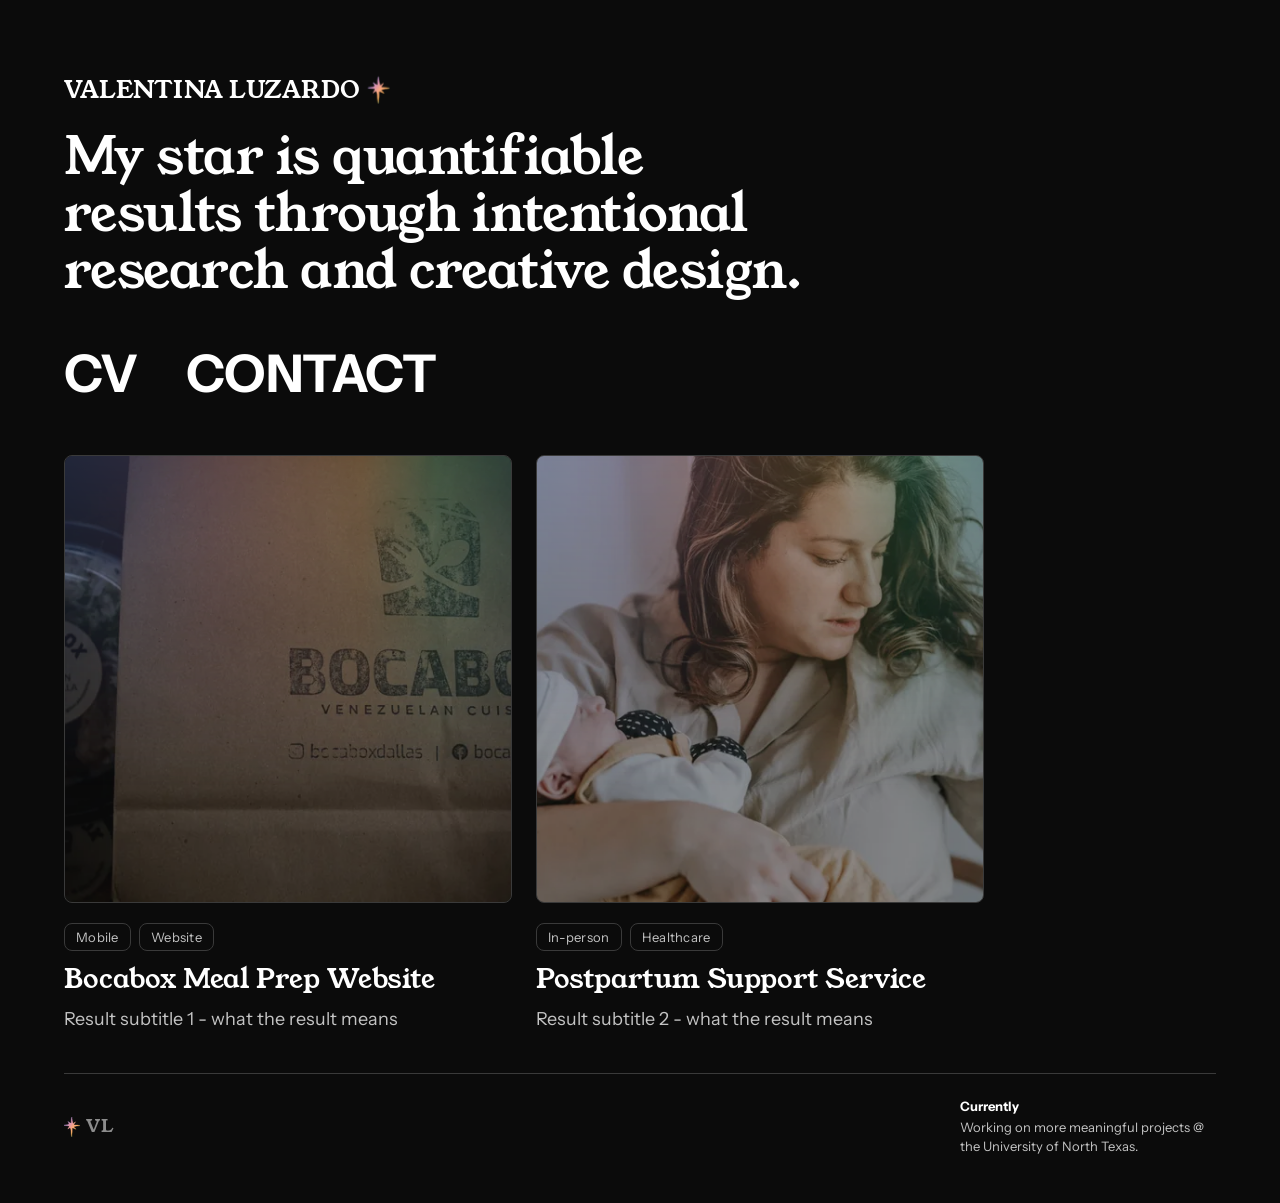
==== commit 1e0a26d7: "Rename CONTACT ME to CONTACT Co-Authored-By: Claude Sonnet 5.5 <noreply@anthropic.com> Claude-Sessio" ====
--- a/index.html
+++ b/index.html
@@ -24,7 +24,7 @@
       <p class="subtitle">My star is quantifiable results through intentional research and creative design.</p>
       <ul class="menu">
         <li><button class="menu-link" type="button" data-open="cv-dialog">CV<span class="arrow" aria-hidden="true"> →</span></button></li>
-        <li><button class="menu-link" type="button" data-open="contact-dialog">CONTACT ME<span class="arrow" aria-hidden="true"> →</span></button></li>
+        <li><button class="menu-link" type="button" data-open="contact-dialog">CONTACT<span class="arrow" aria-hidden="true"> →</span></button></li>
         <li><a class="menu-link egg-link" href="playground.html">PLAYGROUND<span class="arrow" aria-hidden="true"> →</span></a></li>
       </ul>
     </section>
--- a/styles.css
+++ b/styles.css
@@ -41,7 +41,7 @@
 
 .btn {
   min-height: 44px; min-width: 44px; padding: .5rem 1.25rem;
-  background: transparent; border: 2px solid var(--text); border-radius: 8px;
+  background: transparent; border: 1px solid var(--text); border-radius: 8px;
   cursor: pointer; text-decoration: none; display: inline-flex; align-items: center; justify-content: center;
   transition: background var(--fade), color var(--fade);
 }
@@ -66,7 +66,7 @@
 .arrow { display: none; }
 
 /* ---------- Projects ---------- */
-.projects { display: grid; grid-template-columns: repeat(2, minmax(0, 28rem)); gap: 2.5rem 1.5rem; padding-bottom: 4rem; }
+.projects { display: grid; grid-template-columns: repeat(2, minmax(0, 28rem)); gap: 2.5rem 1.5rem; padding-bottom: 2.5rem; }
 .project { display: flex; flex-direction: column; gap: 0.75rem; text-decoration: none; }
 .project-card {
   position: relative; overflow: hidden; aspect-ratio: 1 / 1;
@@ -279,15 +279,15 @@
 .to-top-btn svg { width: 22px; height: 22px; }
 
 /* ---------- Footer ---------- */
-.site-footer { display: flex; justify-content: space-between; align-items: center; gap: 2rem; border-top: 1px solid var(--line); padding: 2.5rem 0 4.5rem; }
-.footer-mark { margin: 0; display: flex; align-items: center; gap: .5rem; font-family: var(--font-serif); font-weight: 400; font-size: 1.5rem; line-height: 1; letter-spacing: .02em; color: #8c8c8c; }
+.site-footer { display: flex; justify-content: space-between; align-items: center; gap: 1.5rem; border-top: 1px solid var(--line); padding: 1.5rem 0 3rem; }
+.footer-mark { margin: 0; display: flex; align-items: center; gap: .4rem; font-family: var(--font-serif); font-weight: 400; font-size: 1.125rem; line-height: 1; letter-spacing: .02em; color: #8c8c8c; }
 [role="button"].footer-mark { cursor: pointer; }
 .footer-star { width: .89em; height: 1.1em; overflow: visible; flex: none; }
-.footer-note { max-width: 20rem; font-family: var(--font-sans); font-weight: 400; font-size: 1rem; line-height: 1.5; color: var(--muted); }
-.footer-note h2 { margin: 0 0 .35rem; font-family: var(--font-sans); font-weight: 700; font-size: 1rem; line-height: 1.3; color: var(--text); }
+.footer-note { max-width: 16rem; font-family: var(--font-sans); font-weight: 400; font-size: .8125rem; line-height: 1.45; color: var(--muted); }
+.footer-note h2 { margin: 0 0 .2rem; font-family: var(--font-sans); font-weight: 700; font-size: .8125rem; line-height: 1.3; color: var(--text); }
 .footer-note p { margin: 0; }
 @media (max-width: 760px) {
-  .site-footer { gap: 1.25rem; padding: 2rem 0 5rem; }
-  .footer-mark { font-size: 1.25rem; }
-  .footer-note { max-width: 14rem; }
-}
+  .site-footer { gap: 1rem; padding: 1.25rem 0 4.5rem; }
+  .footer-mark { font-size: 1rem; }
+  .footer-note { max-width: 12rem; }
+}
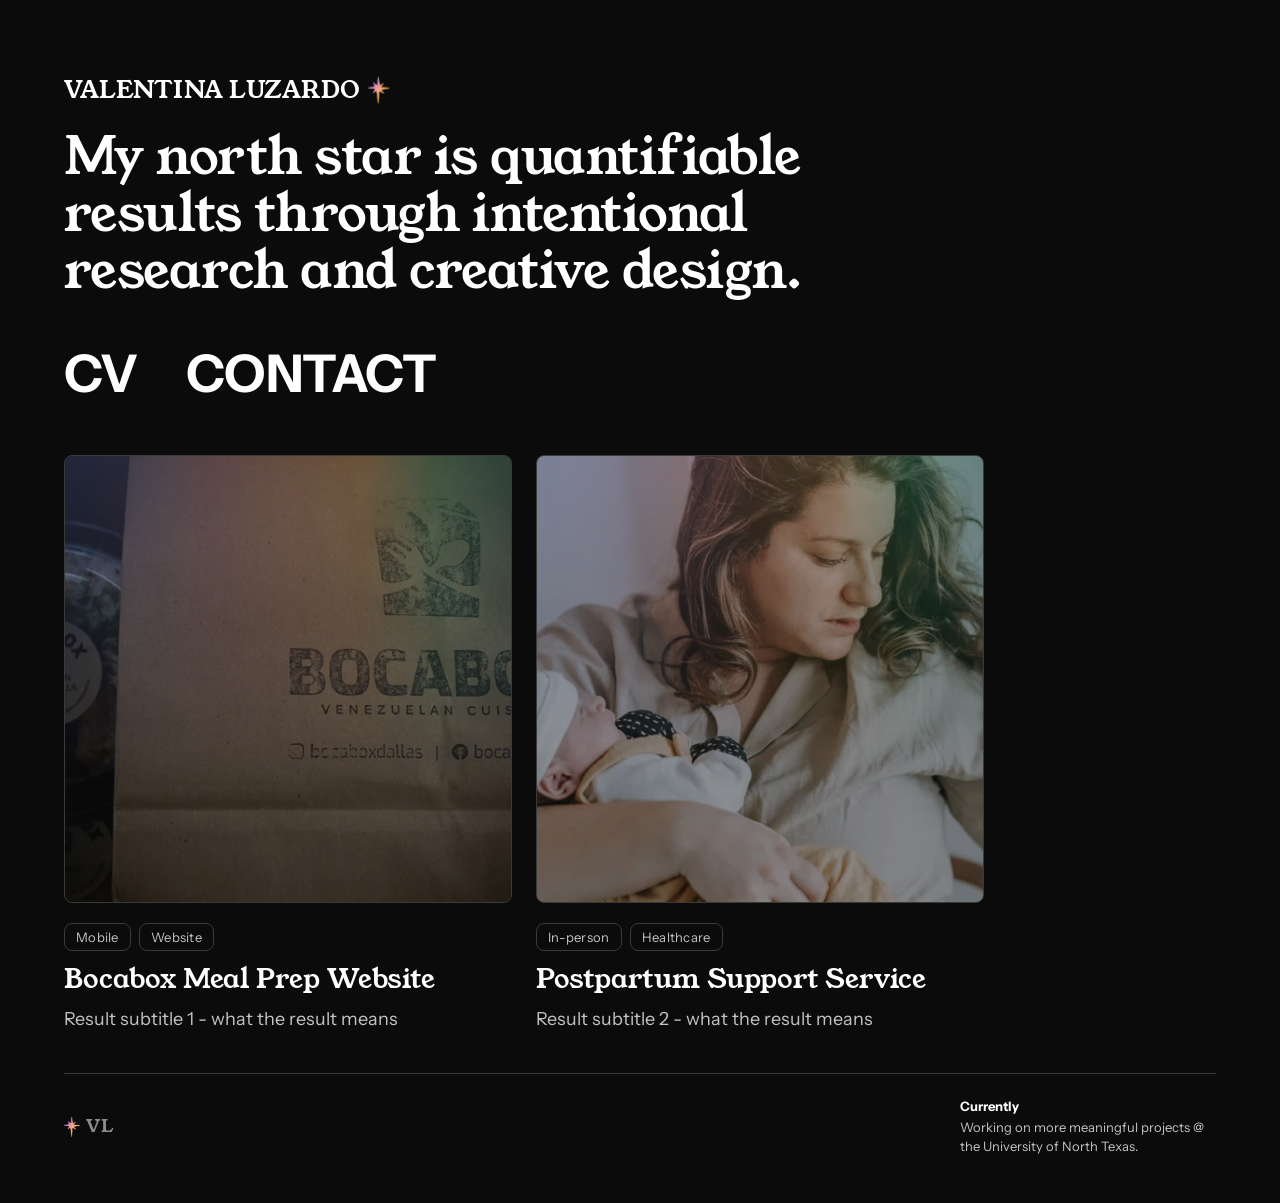
==== commit 797f3dd5: "Subtitle: My north star Co-Authored-By: Claude Sonnet 5.5 <noreply@anthropic.com> Claude-Session: ht" ====
--- a/index.html
+++ b/index.html
@@ -21,7 +21,7 @@
     <span id="top" tabindex="-1"></span>
     <section class="intro" aria-labelledby="h1">
       <h1 id="h1"><span class="name"><span class="name-text">Valentina Luzardo</span><svg class="star" viewBox="0 0 80.9 100" aria-hidden="true" focusable="false"><defs><linearGradient id="starGrad" x1="0" y1="0" x2="1" y2="1"><stop offset="0" stop-color="#778fe5"/><stop offset=".17" stop-color="#a499e8"/><stop offset=".34" stop-color="#d891b3"/><stop offset=".5" stop-color="#f8a482"/><stop offset=".67" stop-color="#fcb25b"/><stop offset=".84" stop-color="#61d493"/><stop offset="1" stop-color="#3fa397"/></linearGradient></defs><g class="dots"><circle class="dot d1" cx="40.45" cy="50" r="8" fill="url(#starGrad)"/><circle class="dot d2" cx="40.45" cy="50" r="8" fill="url(#starGrad)"/><circle class="dot d3" cx="40.45" cy="50" r="8" fill="url(#starGrad)"/></g><path class="star-grad" d="M39.4 0.0 L37.4 7.3 L36.4 15.4 L36.7 27.0 L35.9 29.7 L35.2 30.5 L33.3 30.5 L26.4 26.9 L22.6 23.8 L19.5 22.3 L19.7 23.3 L22.9 27.9 L24.5 31.6 L24.8 34.4 L23.8 35.7 L20.3 37.7 L16.2 38.9 L3.0 40.5 L0.0 41.6 L2.2 42.5 L6.7 43.2 L23.7 44.9 L25.9 46.0 L25.5 48.9 L20.2 58.6 L19.6 61.2 L21.1 60.6 L24.0 57.5 L27.6 55.3 L30.7 54.9 L32.1 56.6 L34.4 63.2 L35.4 70.0 L35.6 77.6 L36.9 90.7 L38.8 99.9 L39.3 99.4 L39.7 97.4 L39.8 88.4 L41.4 75.6 L41.6 58.1 L42.4 56.1 L43.0 55.6 L45.2 55.6 L60.7 62.1 L58.7 59.0 L50.9 51.8 L51.1 49.4 L54.6 48.0 L64.2 45.5 L76.0 44.4 L80.8 43.4 L80.5 43.0 L73.4 42.1 L68.9 41.0 L53.0 39.8 L50.6 39.0 L50.7 36.8 L57.1 27.1 L57.9 24.8 L57.1 24.5 L49.2 31.1 L48.0 31.7 L46.1 31.7 L45.7 31.4 L41.9 17.6 L40.5 8.2 L40.4 3.2Z" fill="url(#starGrad)" stroke="url(#starGrad)" stroke-width="1.5" stroke-linejoin="round"/></svg></span></h1>
-      <p class="subtitle">My star is quantifiable results through intentional research and creative design.</p>
+      <p class="subtitle">My north star is quantifiable results through intentional research and creative design.</p>
       <ul class="menu">
         <li><button class="menu-link" type="button" data-open="cv-dialog">CV<span class="arrow" aria-hidden="true"> →</span></button></li>
         <li><button class="menu-link" type="button" data-open="contact-dialog">CONTACT<span class="arrow" aria-hidden="true"> →</span></button></li>
@@ -305,11 +305,11 @@
       let timer;
       const show = (holdMs) => { egg.classList.add('shown'); clearTimeout(timer); timer = setTimeout(hide, 1500 + holdMs); };
       const hide = () => { clearTimeout(timer); egg.classList.remove('shown'); };
-      egg.addEventListener('mouseenter', () => show(500));
+      egg.addEventListener('mouseenter', () => show(0));
       egg.addEventListener('focus', () => { egg.classList.add('shown'); clearTimeout(timer); });
       egg.addEventListener('blur', hide);
       setInterval(() => {
-        if (noHover.matches && !document.hidden && document.activeElement !== egg) show(3000);
+        if (noHover.matches && !document.hidden && document.activeElement !== egg) show(0);
       }, 20000);
     })();
   </script>
--- a/styles.css
+++ b/styles.css
@@ -91,6 +91,7 @@
 
 
 /* ---------- Pop-ups ---------- */
+dialog, dialog * { font-family: var(--font-sans); }
 dialog {
   width: min(92vw, 40rem); max-height: 90vh; overflow: auto;
   background: var(--panel); color: var(--text);
@@ -114,7 +115,7 @@
 .contact-list a:hover .value { text-decoration: underline; text-decoration-thickness: 1px; text-underline-offset: .2em; }
 .contact-list .icon { flex: none; width: 2rem; height: 2rem; }
 .contact-list .row-text { display: flex; flex-direction: column; min-width: 0; }
-.contact-list .label { color: var(--muted); font-size: 1.125rem; font-weight: 600; }
+.contact-list .label { color: var(--muted); font-size: 1.125rem; font-weight: 400; }
 .contact-list .value { font-size: clamp(1.35rem, 5vw, 1.75rem); font-weight: 700; line-height: 1.25; }
 
 .cv-preview {
@@ -125,6 +126,8 @@
 .cv-preview .line.short { width: 40%; }
 .cv-preview .line.mid { width: 70%; }
 .cv-preview .line.title { height: 1.2rem; width: 55%; background: #333; }
+/* Download link inside the CV pop-up: small and quiet, not a big headline */
+dialog .menu-link { font-size: 1rem; font-weight: 700; letter-spacing: 0; min-height: 44px; padding: .5rem 0; }
 .cv-note { color: var(--muted); font-size: 1rem; margin: 0 0 1.25rem; }
 
 /* ---------- Phone layout ---------- */
